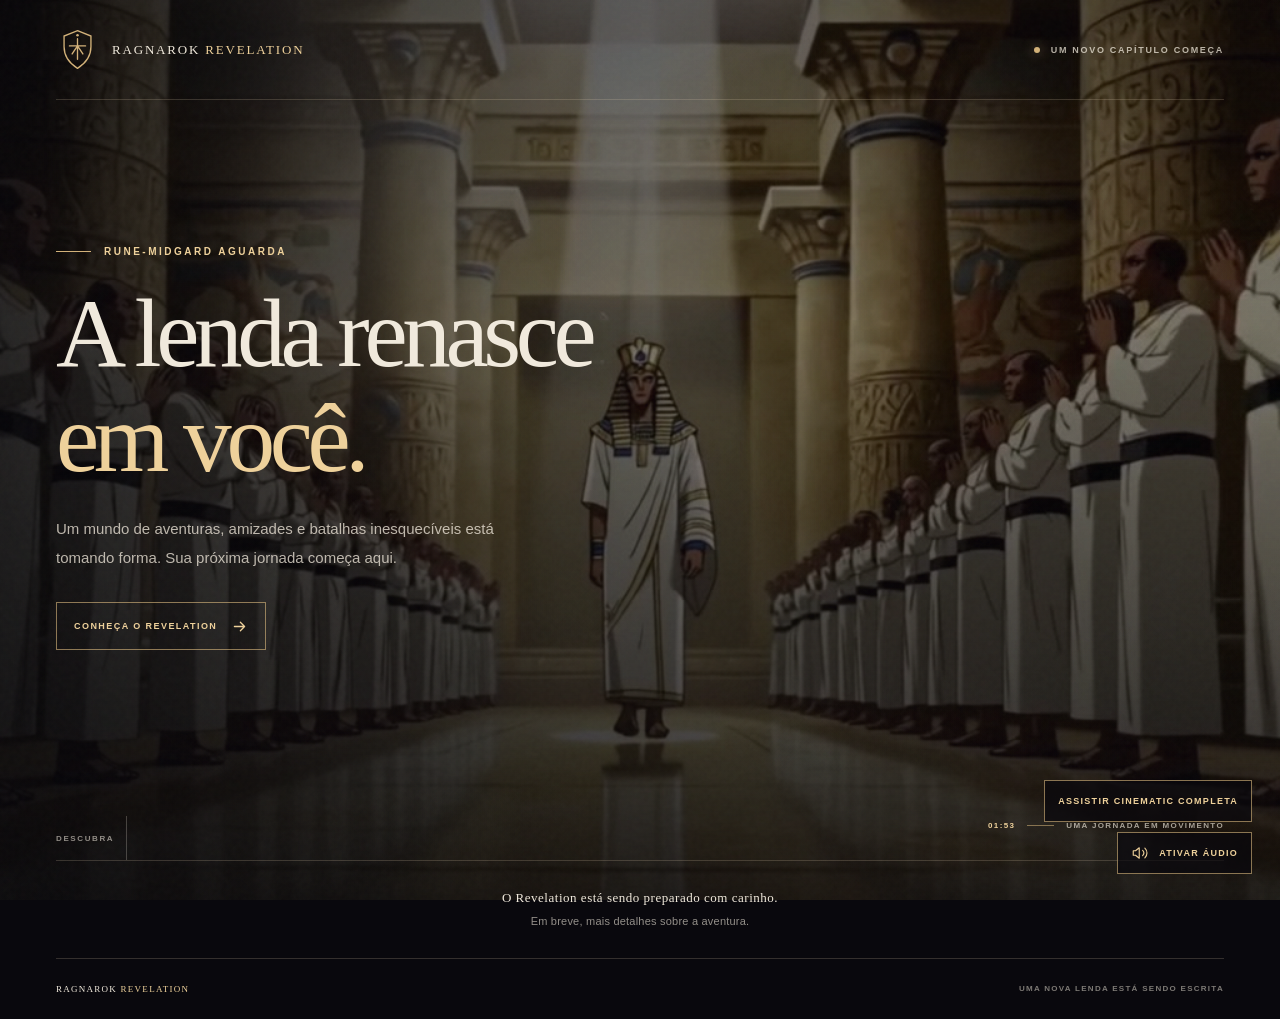
==== index.html @ 2d72b0cc "Add Ragnarok Revelation website and cinematic Co-authored-by: Copilot <223556219+Copilot@users.norep" ====
<!doctype html>
<html lang="pt-BR">
<head>
	<meta charset="utf-8">
	<meta name="viewport" content="width=device-width, initial-scale=1">
	<meta name="theme-color" content="#09080d">
	<meta name="description" content="Ragnarok Revelation: uma nova lenda está prestes a começar. Prepare-se para sua próxima aventura.">
	<title>Ragnarok Revelation — Sua próxima lenda</title>
	<link rel="stylesheet" href="./styles.css">
</head>
<body>
	<video class="background-video" autoplay muted loop playsinline preload="metadata" poster="./assets/poster.jpg" aria-hidden="true">
		<source src="./assets/background.mp4" type="video/mp4">
	</video>
	<div class="background-shade" aria-hidden="true"></div>
	<div class="background-grain" aria-hidden="true"></div>
	<a class="cinematic-link" href="./cinematic/index.html">ASSISTIR CINEMATIC COMPLETA</a>
	<button class="audio-toggle" type="button" aria-label="Ativar áudio" aria-pressed="false" data-audio-toggle>
		<svg viewBox="0 0 24 24" fill="none" aria-hidden="true"><path d="M11 5 6 9H3v6h3l5 4V5Z" stroke="currentColor" stroke-width="1.5" stroke-linejoin="round"/><path d="M15.5 8.5a5 5 0 0 1 0 7m3-10a9 9 0 0 1 0 13" stroke="currentColor" stroke-width="1.5" stroke-linecap="round"/></svg>
		<span data-audio-label>ATIVAR ÁUDIO</span>
	</button>

	<div class="site-shell">
		<header class="site-header">
			<a class="brand" href="#inicio" aria-label="Ragnarok Revelation — início">
				<span class="brand-mark" aria-hidden="true">
					<svg viewBox="0 0 48 48" fill="none">
						<path d="M24 3 39 9v12c0 10.2-6 18.5-15 24C15 39.5 9 31.2 9 21V9l15-6Z" stroke="currentColor" stroke-width="1.5"/>
						<path d="M24 12v23M15 20h18M18 29l6-9 6 9" stroke="currentColor" stroke-width="1.5" stroke-linecap="round" stroke-linejoin="round"/>
						<circle cx="24" cy="8" r="1.4" fill="currentColor"/>
					</svg>
				</span>
				<span class="brand-name">RAGNAROK <strong>REVELATION</strong></span>
			</a>
			<span class="server-label"><span class="status-dot"></span> UM NOVO CAPÍTULO COMEÇA</span>
		</header>

		<main class="hero" id="inicio">
			<div class="hero-content">
				<p class="eyebrow"><span class="eyebrow-line"></span> RUNE-MIDGARD AGUARDA</p>
				<h1>A lenda renasce<br><span>em você.</span></h1>
				<p class="hero-description">Um mundo de aventuras, amizades e batalhas inesquecíveis está tomando forma. Sua próxima jornada começa aqui.</p>
				<a class="hero-link" href="#sobre">
					<span>CONHEÇA O REVELATION</span>
					<svg viewBox="0 0 20 20" fill="none" aria-hidden="true"><path d="M4 10h12m-5-5 5 5-5 5" stroke="currentColor" stroke-width="1.5" stroke-linecap="round" stroke-linejoin="round"/></svg>
				</a>
			</div>

			<a class="scroll-cue" href="#sobre" aria-label="Role para conhecer o Revelation">
				<span>DESCUBRA</span>
				<span class="scroll-line"></span>
			</a>

			<div class="video-note"><span>01:53</span><span class="note-divider"></span><span>UMA JORNADA EM MOVIMENTO</span></div>
		</main>

		<section class="about" id="sobre" aria-label="Sobre o servidor">
			<p>O Revelation está sendo preparado com carinho.<br><span>Em breve, mais detalhes sobre a aventura.</span></p>
		</section>

		<footer class="site-footer">
			<span>RAGNAROK <strong>REVELATION</strong></span>
			<span>UMA NOVA LENDA ESTÁ SENDO ESCRITA</span>
		</footer>
	</div>
	<script src="./audio-toggle.js" defer></script>
</body>
</html>
---- styles.css ----
:root {
	color-scheme: dark;
	--ink: #09080d;
	--paper: #f0e9dc;
	--gold: #d3b27a;
	--gold-bright: #eed19b;
	--line: rgba(224, 206, 177, .2);
	--serif: "Palatino Linotype", "Book Antiqua", Georgia, serif;
	--sans: "Segoe UI", Arial, sans-serif;
}

* {
	box-sizing: border-box;
}

html {
	min-width: 320px;
	scroll-behavior: smooth;
}

body {
	min-width: 320px;
	min-height: 100vh;
	margin: 0;
	background: var(--ink) url("./assets/poster.jpg") center / cover fixed;
	color: var(--paper);
	font-family: var(--sans);
	-webkit-font-smoothing: antialiased;
}

a {
	color: inherit;
	text-decoration: none;
}

a:focus-visible {
	outline: 2px solid var(--gold-bright);
	outline-offset: 5px;
}

.background-video,
.background-shade,
.background-grain {
	position: fixed;
	inset: 0;
	width: 100%;
	height: 100%;
	pointer-events: none;
}

.background-video {
	z-index: 0;
	object-fit: cover;
	object-position: center;
	background: #09080d;
}

.cinematic-link {
	position: fixed;
	right: 28px;
	bottom: 78px;
	z-index: 3;
	display: inline-flex;
	min-height: 42px;
	align-items: center;
	padding: 0 13px;
	border: 1px solid rgba(211, 178, 122, .64);
	background: rgba(9, 8, 13, .72);
	color: var(--gold-bright);
	font-size: 9px;
	font-weight: 600;
	letter-spacing: .14em;
	transition: background-color .2s ease, border-color .2s ease;
}

.cinematic-link:hover {
	border-color: var(--gold-bright);
	background: rgba(211, 178, 122, .12);
}

.cinematic-link:focus-visible {
	outline: 2px solid var(--gold-bright);
	outline-offset: 4px;
}

.audio-toggle {
	position: fixed;
	right: 28px;
	bottom: 26px;
	z-index: 3;
	display: inline-flex;
	min-height: 42px;
	align-items: center;
	gap: 10px;
	padding: 0 13px;
	border: 1px solid rgba(211, 178, 122, .64);
	background: rgba(9, 8, 13, .72);
	color: var(--gold-bright);
	font: 600 9px var(--sans);
	letter-spacing: .14em;
	cursor: pointer;
}

.audio-toggle:hover {
	background: rgba(211, 178, 122, .12);
}

.audio-toggle:focus-visible {
	outline: 2px solid var(--gold-bright);
	outline-offset: 4px;
}

.audio-toggle svg {
	width: 18px;
	height: 18px;
}

.background-shade {
	z-index: 1;
	background:
		linear-gradient(90deg, rgba(7, 7, 11, .82) 0%, rgba(7, 7, 11, .51) 48%, rgba(7, 7, 11, .34) 100%),
		linear-gradient(180deg, rgba(7, 7, 11, .3) 0%, transparent 36%, rgba(7, 7, 11, .72) 100%);
}

.background-grain {
	z-index: 1;
	opacity: .12;
	background-image: url("data:image/svg+xml,%3Csvg viewBox='0 0 180 180' xmlns='http://www.w3.org/2000/svg'%3E%3Cfilter id='n'%3E%3CfeTurbulence type='fractalNoise' baseFrequency='.9' numOctaves='3' stitchTiles='stitch'/%3E%3C/filter%3E%3Crect width='100%25' height='100%25' filter='url(%23n)' opacity='.22'/%3E%3C/svg%3E");
}

.site-shell {
	position: relative;
	z-index: 2;
	display: flex;
	width: min(100% - 112px, 1440px);
	min-height: 100vh;
	flex-direction: column;
	margin: 0 auto;
}

.site-header {
	display: flex;
	min-height: 100px;
	align-items: center;
	justify-content: space-between;
	border-bottom: 1px solid var(--line);
}

.brand {
	display: inline-flex;
	align-items: center;
	gap: 13px;
}

.brand-mark {
	display: block;
	width: 43px;
	height: 43px;
	color: var(--gold);
}

.brand-mark svg {
	width: 100%;
	height: 100%;
}

.brand-name,
.site-footer > span:first-child {
	font-family: var(--serif);
	font-size: 13px;
	letter-spacing: .14em;
	white-space: nowrap;
}

.brand-name strong,
.site-footer strong {
	color: var(--gold-bright);
	font-weight: 500;
}

.server-label {
	display: inline-flex;
	align-items: center;
	gap: 11px;
	color: rgba(240, 233, 220, .74);
	font-size: 9px;
	font-weight: 600;
	letter-spacing: .19em;
}

.status-dot {
	width: 6px;
	height: 6px;
	border-radius: 50%;
	background: var(--gold);
	box-shadow: 0 0 12px rgba(211, 178, 122, .65);
}

.hero {
	position: relative;
	display: flex;
	min-height: min(760px, calc(100svh - 100px));
	flex: 1;
	align-items: center;
	padding: 80px 0 116px;
}

.hero-content {
	width: min(100%, 680px);
	margin-top: -28px;
}

.eyebrow {
	display: flex;
	align-items: center;
	gap: 13px;
	margin: 0 0 24px;
	color: var(--gold-bright);
	font-size: 10px;
	font-weight: 600;
	letter-spacing: .25em;
}

.eyebrow-line {
	display: inline-block;
	width: 35px;
	height: 1px;
	background: var(--gold);
}

.hero h1 {
	margin: 0;
	font-family: var(--serif);
	font-size: clamp(54px, 7.6vw, 98px);
	font-weight: 400;
	letter-spacing: -.055em;
	line-height: 1.08;
}

.hero h1 span {
	color: var(--gold-bright);
}

.hero-description {
	max-width: 460px;
	margin: 24px 0 0;
	color: rgba(240, 233, 220, .76);
	font-size: 15px;
	line-height: 1.9;
}

.hero-link {
	display: inline-flex;
	min-height: 48px;
	align-items: center;
	gap: 14px;
	margin-top: 30px;
	padding: 0 17px;
	border: 1px solid rgba(211, 178, 122, .64);
	color: var(--gold-bright);
	font-size: 9px;
	font-weight: 700;
	letter-spacing: .16em;
	transition: background-color .2s ease, border-color .2s ease;
}

.hero-link:hover {
	border-color: var(--gold-bright);
	background: rgba(211, 178, 122, .12);
}

.hero-link svg {
	width: 17px;
	height: 17px;
}

.scroll-cue {
	position: absolute;
	bottom: 0;
	left: 0;
	display: flex;
	align-items: center;
	gap: 12px;
	color: rgba(240, 233, 220, .58);
	font-size: 8px;
	font-weight: 600;
	letter-spacing: .2em;
}

.scroll-line {
	position: relative;
	display: block;
	width: 1px;
	height: 44px;
	overflow: hidden;
	background: rgba(240, 233, 220, .24);
}

.scroll-line::after {
	position: absolute;
	top: -50%;
	left: 0;
	width: 1px;
	height: 50%;
	animation: scroll-indicator 2s ease-in-out infinite;
	background: var(--gold-bright);
	content: "";
}

.video-note {
	position: absolute;
	right: 0;
	bottom: 30px;
	display: flex;
	align-items: center;
	gap: 12px;
	color: rgba(240, 233, 220, .66);
	font-size: 8px;
	font-weight: 600;
	letter-spacing: .17em;
}

.video-note > span:first-child {
	color: var(--gold-bright);
	font-variant-numeric: tabular-nums;
}

.note-divider {
	display: inline-block;
	width: 27px;
	height: 1px;
	background: rgba(211, 178, 122, .56);
}

.about {
	padding: 25px 0;
	border-top: 1px solid var(--line);
	text-align: center;
}

.about p {
	margin: 0;
	font-family: var(--serif);
	font-size: 13px;
	letter-spacing: .04em;
	line-height: 1.8;
}

.about p span {
	color: rgba(240, 233, 220, .6);
	font-family: var(--sans);
	font-size: 11px;
	letter-spacing: .02em;
}

.site-footer {
	display: flex;
	min-height: 61px;
	align-items: center;
	justify-content: space-between;
	gap: 16px;
	border-top: 1px solid var(--line);
}

.site-footer > span:first-child {
	font-size: 9px;
}

.site-footer > span:last-child {
	color: rgba(240, 233, 220, .5);
	font-size: 8px;
	font-weight: 600;
	letter-spacing: .16em;
}

@keyframes scroll-indicator {
	from { transform: translateY(0); }
	to { transform: translateY(132px); }
}

@media (max-width: 700px) {
	body {
		background-attachment: scroll;
	}

	.background-video {
		object-position: 58% center;
	}

	.background-shade {
		background:
			linear-gradient(90deg, rgba(7, 7, 11, .78), rgba(7, 7, 11, .35)),
			linear-gradient(180deg, rgba(7, 7, 11, .25), rgba(7, 7, 11, .68));
	}

	.site-shell {
		width: calc(100% - 40px);
	}

	.cinematic-link {
		right: 20px;
		bottom: 76px;
		min-height: 40px;
		font-size: 8px;
	}

	.site-header {
		min-height: 76px;
	}

	.brand {
		gap: 9px;
	}

	.brand-mark {
		width: 35px;
		height: 35px;
	}

	.brand-name {
		font-size: 10px;
		letter-spacing: .1em;
	}

	.server-label {
		gap: 7px;
		font-size: 7px;
		letter-spacing: .11em;
	}

	.status-dot {
		width: 5px;
		height: 5px;
	}

	.hero {
		min-height: min(720px, calc(100svh - 76px));
		padding: 68px 0 105px;
	}

	.hero-content {
		margin-top: -12px;
	}

	.eyebrow {
		gap: 9px;
		margin-bottom: 19px;
		font-size: 8px;
		letter-spacing: .18em;
	}

	.eyebrow-line {
		width: 24px;
	}

	.hero h1 {
		font-size: clamp(46px, 12vw, 69px);
	}

	.hero-description {
		max-width: 365px;
		margin-top: 18px;
		font-size: 13px;
		line-height: 1.8;
	}

	.hero-link {
		min-height: 44px;
		margin-top: 23px;
		padding: 0 12px;
		font-size: 8px;
	}

	.video-note {
		bottom: 23px;
		gap: 8px;
		font-size: 7px;
	}

	.note-divider {
		width: 17px;
	}

	.scroll-cue {
		gap: 8px;
		font-size: 7px;
	}

	.scroll-line {
		height: 33px;
	}

	.about {
		padding: 21px 0;
	}

	.about p {
		font-size: 12px;
	}

	.about p span {
		font-size: 10px;
	}

	.site-footer {
		min-height: 52px;
	}

	.site-footer > span:first-child {
		font-size: 8px;
	}

	.site-footer > span:last-child {
		font-size: 7px;
		letter-spacing: .1em;
	}
}

@media (max-width: 380px) {
	.site-shell {
		width: calc(100% - 32px);
	}

	.brand-name {
		font-size: 9px;
	}

	.server-label {
		font-size: 6px;
	}

	.hero h1 {
		font-size: 44px;
	}
}

@media (prefers-reduced-motion: reduce) {
	html {
		scroll-behavior: auto;
	}

	.scroll-line::after {
		animation: none;
	}
}
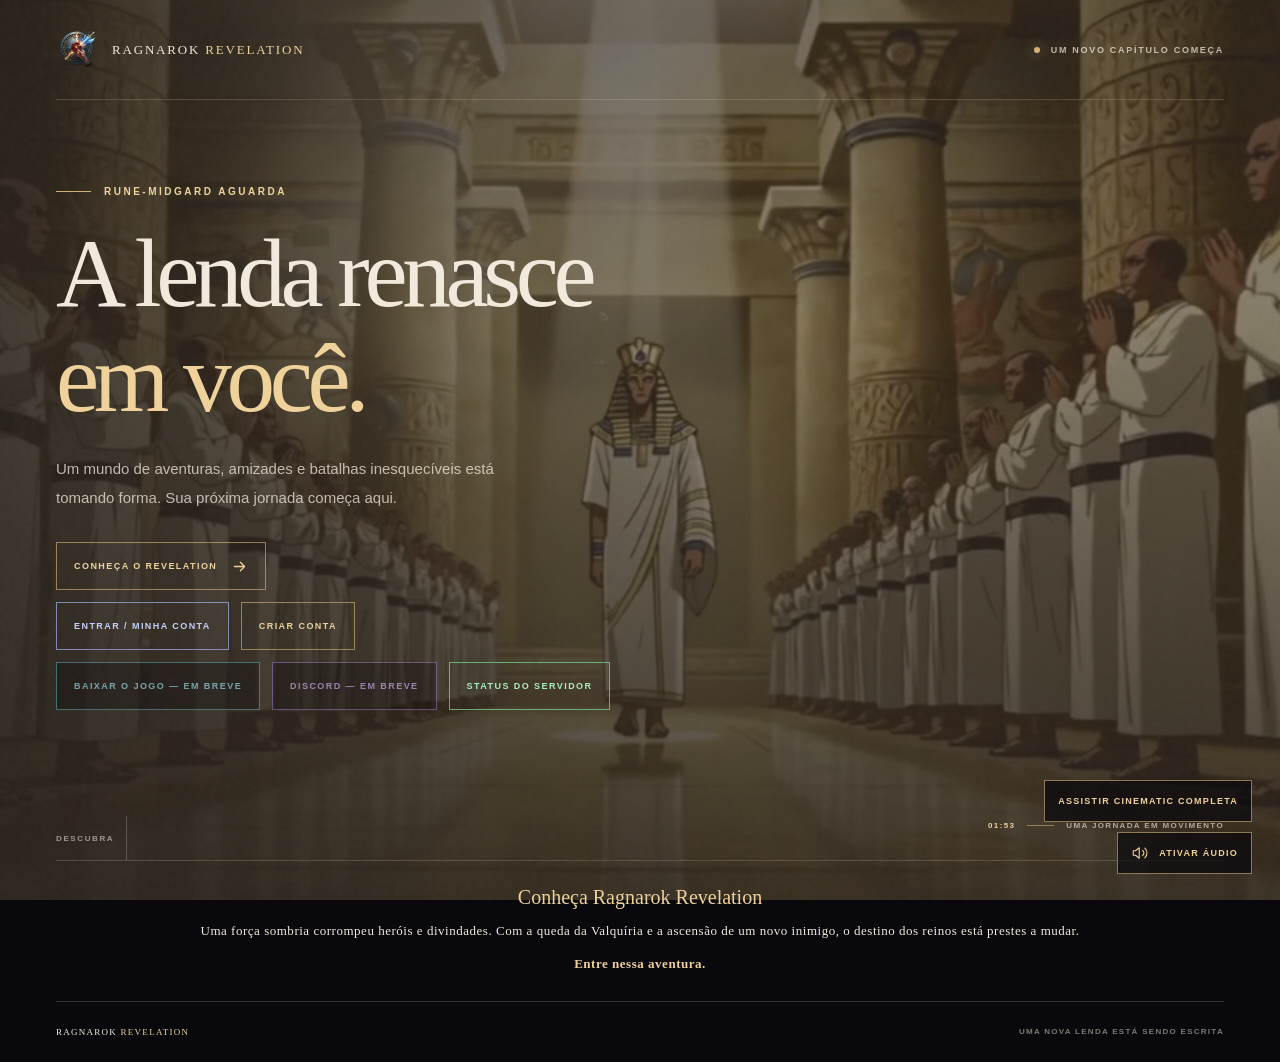
==== commit dace8f9b: "Update Revelation homepage and video controls Co-authored-by: Copilot <223556219+Copilot@users.norep" ====
--- a/index.html
+++ b/index.html
@@ -23,13 +23,7 @@
 	<div class="site-shell">
 		<header class="site-header">
 			<a class="brand" href="#inicio" aria-label="Ragnarok Revelation — início">
-				<span class="brand-mark" aria-hidden="true">
-					<svg viewBox="0 0 48 48" fill="none">
-						<path d="M24 3 39 9v12c0 10.2-6 18.5-15 24C15 39.5 9 31.2 9 21V9l15-6Z" stroke="currentColor" stroke-width="1.5"/>
-						<path d="M24 12v23M15 20h18M18 29l6-9 6 9" stroke="currentColor" stroke-width="1.5" stroke-linecap="round" stroke-linejoin="round"/>
-						<circle cx="24" cy="8" r="1.4" fill="currentColor"/>
-					</svg>
-				</span>
+				<img class="brand-mark" src="./assets/logo.png" alt="" aria-hidden="true">
 				<span class="brand-name">RAGNAROK <strong>REVELATION</strong></span>
 			</a>
 			<span class="server-label"><span class="status-dot"></span> UM NOVO CAPÍTULO COMEÇA</span>
@@ -44,6 +38,15 @@
 					<span>CONHEÇA O REVELATION</span>
 					<svg viewBox="0 0 20 20" fill="none" aria-hidden="true"><path d="M4 10h12m-5-5 5 5-5 5" stroke="currentColor" stroke-width="1.5" stroke-linecap="round" stroke-linejoin="round"/></svg>
 				</a>
+				<nav class="account-links" aria-label="Acesso ao painel">
+					<a class="hero-link" href="http://localhost/index.php?module=account&amp;action=login">ENTRAR / MINHA CONTA</a>
+					<a class="hero-link" href="http://localhost/index.php?module=account&amp;action=create">CRIAR CONTA</a>
+				</nav>
+				<nav class="community-links" aria-label="Mais opções">
+					<button class="hero-link" type="button" disabled>BAIXAR O JOGO — EM BREVE</button>
+					<button class="hero-link" type="button" disabled>DISCORD — EM BREVE</button>
+					<a class="hero-link" href="http://localhost/index.php?module=server&amp;action=status">STATUS DO SERVIDOR</a>
+				</nav>
 			</div>
 
 			<a class="scroll-cue" href="#sobre" aria-label="Role para conhecer o Revelation">
@@ -55,7 +58,9 @@
 		</main>
 
 		<section class="about" id="sobre" aria-label="Sobre o servidor">
-			<p>O Revelation está sendo preparado com carinho.<br><span>Em breve, mais detalhes sobre a aventura.</span></p>
+			<h2>Conheça Ragnarok Revelation</h2>
+			<p>Uma força sombria corrompeu heróis e divindades. Com a queda da Valquíria e a ascensão de um novo inimigo, o destino dos reinos está prestes a mudar.</p>
+			<p class="about-callout">Entre nessa aventura.</p>
 		</section>
 
 		<footer class="site-footer">
--- a/styles.css
+++ b/styles.css
@@ -118,6 +118,7 @@
 .background-shade {
 	z-index: 1;
 	background:
+		linear-gradient(rgba(211, 178, 122, .16), rgba(211, 178, 122, .16)),
 		linear-gradient(90deg, rgba(7, 7, 11, .82) 0%, rgba(7, 7, 11, .51) 48%, rgba(7, 7, 11, .34) 100%),
 		linear-gradient(180deg, rgba(7, 7, 11, .3) 0%, transparent 36%, rgba(7, 7, 11, .72) 100%);
 }
@@ -157,6 +158,7 @@
 	width: 43px;
 	height: 43px;
 	color: var(--gold);
+	object-fit: contain;
 }
 
 .brand-mark svg {
@@ -272,6 +274,73 @@
 .hero-link svg {
 	width: 17px;
 	height: 17px;
+}
+
+.account-links {
+	display: flex;
+	flex-wrap: wrap;
+	gap: 12px;
+	margin-top: 12px;
+}
+
+.account-links .hero-link {
+	margin-top: 0;
+}
+
+.account-links .hero-link:first-child {
+	border-color: rgba(157, 177, 235, .72);
+	color: #c3d0ff;
+}
+
+.account-links .hero-link:last-child {
+	animation: create-account-glow 5s ease-in-out infinite;
+}
+
+.community-links {
+	display: flex;
+	flex-wrap: wrap;
+	gap: 12px;
+	margin-top: 12px;
+}
+
+.community-links .hero-link {
+	margin-top: 0;
+}
+
+.community-links button.hero-link:first-child {
+	border-color: rgba(105, 198, 218, .72);
+	color: #9deafa;
+}
+
+.community-links button.hero-link:nth-child(2) {
+	border-color: rgba(178, 139, 229, .72);
+	color: #d3b3ff;
+}
+
+.community-links a.hero-link {
+	border-color: rgba(117, 207, 142, .78);
+	color: #a7efba;
+}
+
+.community-links button.hero-link {
+	appearance: none;
+	background: rgba(9, 8, 13, .45);
+	font-family: var(--sans);
+	cursor: not-allowed;
+	opacity: .62;
+}
+
+@keyframes create-account-glow {
+	0%, 100% {
+		border-color: rgba(211, 178, 122, .64);
+		background-color: rgba(211, 178, 122, 0);
+		box-shadow: 0 0 0 rgba(211, 178, 122, 0);
+	}
+	50% {
+		border-color: rgba(238, 209, 155, .9);
+		background-color: rgba(211, 178, 122, .2);
+		box-shadow: 0 0 12px rgba(211, 178, 122, .24);
+	}
 }
 
 .scroll-cue {
@@ -338,6 +407,14 @@
 	text-align: center;
 }
 
+.about h2 {
+	margin: 0 0 10px;
+	color: var(--gold-bright);
+	font-family: var(--serif);
+	font-size: 20px;
+	font-weight: 400;
+}
+
 .about p {
 	margin: 0;
 	font-family: var(--serif);
@@ -346,6 +423,12 @@
 	line-height: 1.8;
 }
 
+.about .about-callout {
+	margin-top: 10px;
+	color: var(--gold-bright);
+	font-weight: 600;
+}
+
 .about p span {
 	color: rgba(240, 233, 220, .6);
 	font-family: var(--sans);
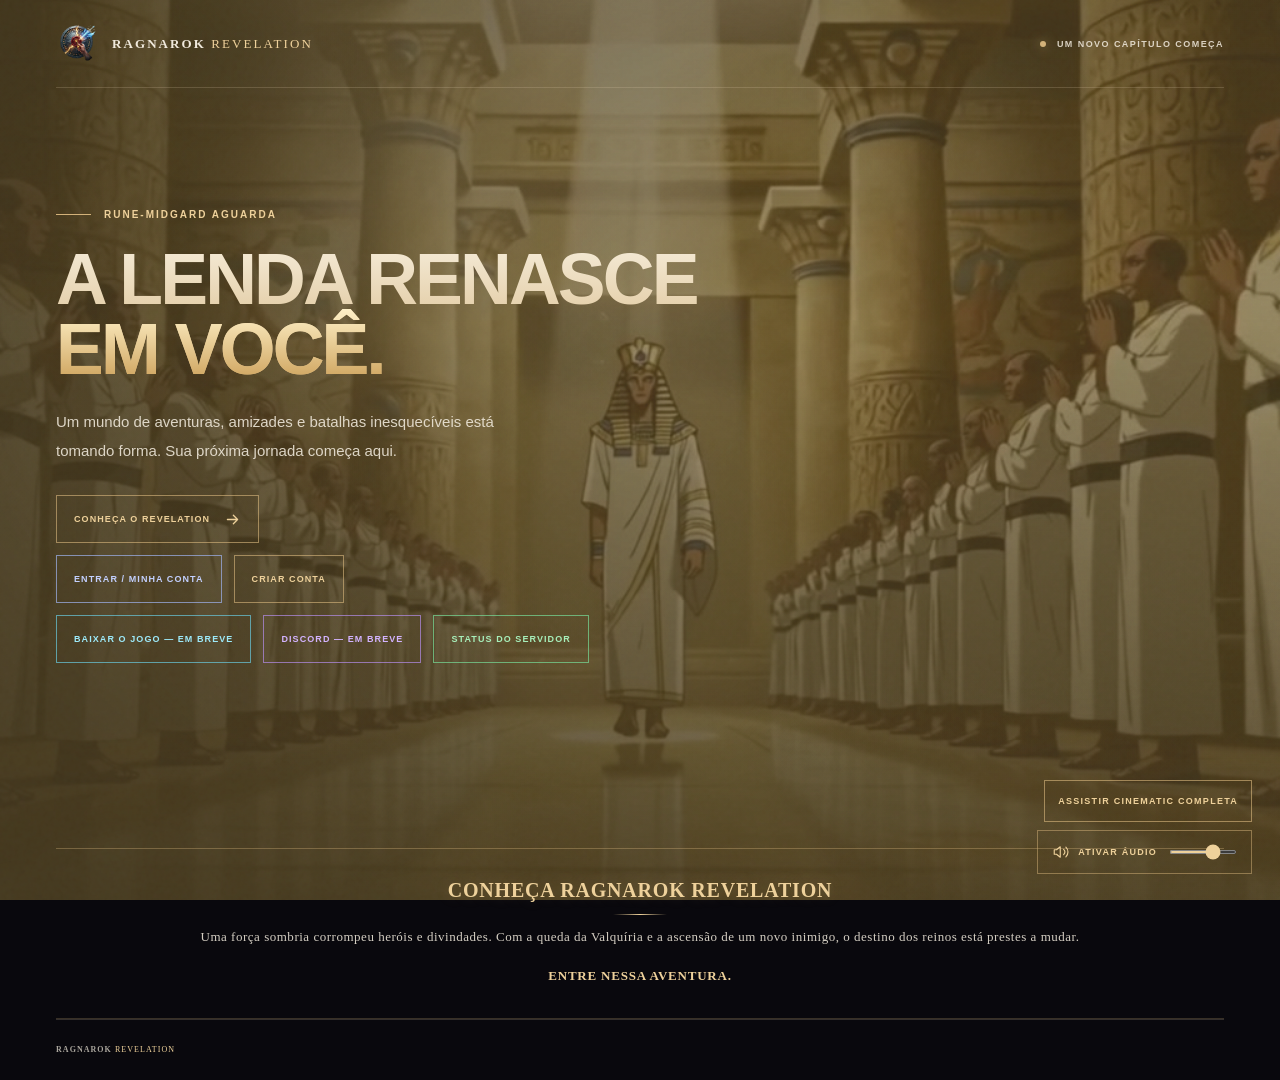
==== commit a467c396: "Update Revelation homepage and video controls Co-authored-by: Copilot <223556219+Copilot@users.norep" ====
--- a/index.html
+++ b/index.html
@@ -12,13 +12,22 @@
 	<video class="background-video" autoplay muted loop playsinline preload="metadata" poster="./assets/poster.jpg" aria-hidden="true">
 		<source src="./assets/background.mp4" type="video/mp4">
 	</video>
+	<video class="background-video background-video--ending" muted playsinline preload="none" aria-hidden="true">
+		<source src="./assets/ending-1080p.mp4" type="video/mp4">
+	</video>
 	<div class="background-shade" aria-hidden="true"></div>
 	<div class="background-grain" aria-hidden="true"></div>
-	<a class="cinematic-link" href="./cinematic/index.html">ASSISTIR CINEMATIC COMPLETA</a>
-	<button class="audio-toggle" type="button" aria-label="Ativar áudio" aria-pressed="false" data-audio-toggle>
-		<svg viewBox="0 0 24 24" fill="none" aria-hidden="true"><path d="M11 5 6 9H3v6h3l5 4V5Z" stroke="currentColor" stroke-width="1.5" stroke-linejoin="round"/><path d="M15.5 8.5a5 5 0 0 1 0 7m3-10a9 9 0 0 1 0 13" stroke="currentColor" stroke-width="1.5" stroke-linecap="round"/></svg>
-		<span data-audio-label>ATIVAR ÁUDIO</span>
-	</button>
+	<a class="cinematic-link" href="./cinematic/index.html" data-action-glow="gold">ASSISTIR CINEMATIC COMPLETA</a>
+	<div class="audio-controls">
+		<button class="audio-toggle" type="button" aria-label="Ativar áudio" aria-pressed="false" data-audio-toggle data-action-glow="gold">
+			<svg viewBox="0 0 24 24" fill="none" aria-hidden="true"><path d="M11 5 6 9H3v6h3l5 4V5Z" stroke="currentColor" stroke-width="1.5" stroke-linejoin="round"/><path d="M15.5 8.5a5 5 0 0 1 0 7m3-10a9 9 0 0 1 0 13" stroke="currentColor" stroke-width="1.5" stroke-linecap="round"/></svg>
+			<span data-audio-label>ATIVAR ÁUDIO</span>
+		</button>
+		<label class="volume-control">
+			<span class="visually-hidden">Volume do vídeo</span>
+			<input type="range" min="0" max="100" value="70" aria-label="Volume do vídeo" data-video-volume>
+		</label>
+	</div>
 
 	<div class="site-shell">
 		<header class="site-header">
@@ -34,27 +43,21 @@
 				<p class="eyebrow"><span class="eyebrow-line"></span> RUNE-MIDGARD AGUARDA</p>
 				<h1>A lenda renasce<br><span>em você.</span></h1>
 				<p class="hero-description">Um mundo de aventuras, amizades e batalhas inesquecíveis está tomando forma. Sua próxima jornada começa aqui.</p>
-				<a class="hero-link" href="#sobre">
+				<button class="hero-link" type="button" data-action-glow="gold">
 					<span>CONHEÇA O REVELATION</span>
 					<svg viewBox="0 0 20 20" fill="none" aria-hidden="true"><path d="M4 10h12m-5-5 5 5-5 5" stroke="currentColor" stroke-width="1.5" stroke-linecap="round" stroke-linejoin="round"/></svg>
-				</a>
+				</button>
 				<nav class="account-links" aria-label="Acesso ao painel">
-					<a class="hero-link" href="http://localhost/index.php?module=account&amp;action=login">ENTRAR / MINHA CONTA</a>
-					<a class="hero-link" href="http://localhost/index.php?module=account&amp;action=create">CRIAR CONTA</a>
+					<button class="hero-link" type="button" data-action-glow="blue">ENTRAR / MINHA CONTA</button>
+					<button class="hero-link" type="button" data-action-glow="gold">CRIAR CONTA</button>
 				</nav>
 				<nav class="community-links" aria-label="Mais opções">
-					<button class="hero-link" type="button" disabled>BAIXAR O JOGO — EM BREVE</button>
-					<button class="hero-link" type="button" disabled>DISCORD — EM BREVE</button>
-					<a class="hero-link" href="http://localhost/index.php?module=server&amp;action=status">STATUS DO SERVIDOR</a>
+					<button class="hero-link" type="button" data-action-glow="cyan">BAIXAR O JOGO — EM BREVE</button>
+					<button class="hero-link" type="button" data-action-glow="purple">DISCORD — EM BREVE</button>
+					<button class="hero-link status-server" type="button" data-action-glow="green">STATUS DO SERVIDOR</button>
 				</nav>
 			</div>
 
-			<a class="scroll-cue" href="#sobre" aria-label="Role para conhecer o Revelation">
-				<span>DESCUBRA</span>
-				<span class="scroll-line"></span>
-			</a>
-
-			<div class="video-note"><span>01:53</span><span class="note-divider"></span><span>UMA JORNADA EM MOVIMENTO</span></div>
 		</main>
 
 		<section class="about" id="sobre" aria-label="Sobre o servidor">
@@ -65,7 +68,6 @@
 
 		<footer class="site-footer">
 			<span>RAGNAROK <strong>REVELATION</strong></span>
-			<span>UMA NOVA LENDA ESTÁ SENDO ESCRITA</span>
 		</footer>
 	</div>
 	<script src="./audio-toggle.js" defer></script>
--- a/styles.css
+++ b/styles.css
@@ -16,6 +16,7 @@
 html {
 	min-width: 320px;
 	scroll-behavior: smooth;
+	text-rendering: optimizeLegibility;
 }
 
 body {
@@ -55,6 +56,15 @@
 	background: #09080d;
 }
 
+.background-video--ending {
+	opacity: 0;
+	transition: opacity .2s ease;
+}
+
+.background-video--ending.is-active {
+	opacity: 1;
+}
+
 .cinematic-link {
 	position: fixed;
 	right: 28px;
@@ -65,17 +75,19 @@
 	align-items: center;
 	padding: 0 13px;
 	border: 1px solid rgba(211, 178, 122, .64);
-	background: rgba(9, 8, 13, .72);
+	background: transparent;
 	color: var(--gold-bright);
 	font-size: 9px;
 	font-weight: 600;
 	letter-spacing: .14em;
-	transition: background-color .2s ease, border-color .2s ease;
+	font-family: var(--sans);
+	transition: background-color .2s ease, border-color .2s ease, box-shadow .2s ease, text-shadow .2s ease;
+	cursor: pointer;
 }
 
 .cinematic-link:hover {
 	border-color: var(--gold-bright);
-	background: rgba(211, 178, 122, .12);
+	background: transparent;
 }
 
 .cinematic-link:focus-visible {
@@ -83,26 +95,46 @@
 	outline-offset: 4px;
 }
 
-.audio-toggle {
+.audio-controls {
+	--glow-rgb: 211, 178, 122;
 	position: fixed;
 	right: 28px;
 	bottom: 26px;
 	z-index: 3;
 	display: inline-flex;
-	min-height: 42px;
-	align-items: center;
-	gap: 10px;
-	padding: 0 13px;
-	border: 1px solid rgba(211, 178, 122, .64);
-	background: rgba(9, 8, 13, .72);
+	align-items: center;
+	gap: 8px;
+	min-height: 44px;
+	padding: 0 12px;
+	border: 1px solid rgba(211, 178, 122, .5);
+	border-radius: 0;
+	background: transparent;
+	transition: border-color .2s ease, box-shadow .2s ease;
+}
+
+.audio-controls:hover,
+.audio-controls:focus-within {
+	border-color: rgba(238, 209, 155, .9);
+	box-shadow: 0 0 12px rgba(211, 178, 122, .28);
+}
+
+.audio-toggle {
+	display: inline-flex;
+	min-height: 40px;
+	align-items: center;
+	gap: 8px;
+	padding: 0 2px;
+	border: 0;
+	background: transparent;
 	color: var(--gold-bright);
 	font: 600 9px var(--sans);
 	letter-spacing: .14em;
 	cursor: pointer;
+	transition: color .2s ease, text-shadow .2s ease;
 }
 
 .audio-toggle:hover {
-	background: rgba(211, 178, 122, .12);
+	background: transparent;
 }
 
 .audio-toggle:focus-visible {
@@ -110,17 +142,61 @@
 	outline-offset: 4px;
 }
 
+.hero-link:focus-visible,
+.cinematic-link:focus-visible {
+	outline: 2px solid var(--gold-bright);
+	outline-offset: 4px;
+}
+
 .audio-toggle svg {
 	width: 18px;
 	height: 18px;
 }
 
+.volume-control {
+	display: inline-flex;
+	width: 72px;
+	align-items: center;
+}
+
+.volume-control input {
+	width: 100%;
+	height: 4px;
+	accent-color: var(--gold-bright);
+	cursor: pointer;
+}
+
+.visually-hidden {
+	position: absolute;
+	width: 1px;
+	height: 1px;
+	overflow: hidden;
+	clip: rect(0, 0, 0, 0);
+	white-space: nowrap;
+	clip-path: inset(50%);
+}
+
 .background-shade {
 	z-index: 1;
 	background:
-		linear-gradient(rgba(211, 178, 122, .16), rgba(211, 178, 122, .16)),
 		linear-gradient(90deg, rgba(7, 7, 11, .82) 0%, rgba(7, 7, 11, .51) 48%, rgba(7, 7, 11, .34) 100%),
 		linear-gradient(180deg, rgba(7, 7, 11, .3) 0%, transparent 36%, rgba(7, 7, 11, .72) 100%);
+}
+
+.background-shade::before {
+	position: absolute;
+	inset: 0;
+	background: rgba(244, 201, 87, .24);
+	content: "";
+	transition: opacity .8s ease;
+}
+
+.background-shade.is-normal::before {
+	opacity: 0;
+}
+
+.background-shade.is-normal {
+	background: none;
 }
 
 .background-grain {
@@ -141,7 +217,7 @@
 
 .site-header {
 	display: flex;
-	min-height: 100px;
+	min-height: 88px;
 	align-items: center;
 	justify-content: space-between;
 	border-bottom: 1px solid var(--line);
@@ -170,7 +246,8 @@
 .site-footer > span:first-child {
 	font-family: var(--serif);
 	font-size: 13px;
-	letter-spacing: .14em;
+	font-weight: 600;
+	letter-spacing: .16em;
 	white-space: nowrap;
 }
 
@@ -184,10 +261,10 @@
 	display: inline-flex;
 	align-items: center;
 	gap: 11px;
-	color: rgba(240, 233, 220, .74);
+	color: rgba(240, 233, 220, .86);
 	font-size: 9px;
-	font-weight: 600;
-	letter-spacing: .19em;
+	font-weight: 700;
+	letter-spacing: .16em;
 }
 
 .status-dot {
@@ -201,7 +278,7 @@
 .hero {
 	position: relative;
 	display: flex;
-	min-height: min(760px, calc(100svh - 100px));
+	min-height: min(760px, calc(100svh - 88px));
 	flex: 1;
 	align-items: center;
 	padding: 80px 0 116px;
@@ -219,8 +296,8 @@
 	margin: 0 0 24px;
 	color: var(--gold-bright);
 	font-size: 10px;
-	font-weight: 600;
-	letter-spacing: .25em;
+	font-weight: 700;
+	letter-spacing: .2em;
 }
 
 .eyebrow-line {
@@ -232,21 +309,32 @@
 
 .hero h1 {
 	margin: 0;
-	font-family: var(--serif);
-	font-size: clamp(54px, 7.6vw, 98px);
-	font-weight: 400;
-	letter-spacing: -.055em;
-	line-height: 1.08;
+	font-family: "Segoe UI", Arial, sans-serif;
+	font-size: clamp(40px, 5.6vw, 76px);
+	font-weight: 800;
+	letter-spacing: -.04em;
+	line-height: .98;
+	text-transform: uppercase;
+	background: linear-gradient(180deg, #f5ebd7 0%, #d3b27a 100%);
+	-webkit-background-clip: text;
+	background-clip: text;
+	color: transparent;
+	-webkit-text-fill-color: transparent;
+	text-shadow: none;
 }
 
 .hero h1 span {
-	color: var(--gold-bright);
+	background: linear-gradient(180deg, #fff1c8 0%, #c99b52 100%);
+	-webkit-background-clip: text;
+	background-clip: text;
+	color: transparent;
+	-webkit-text-fill-color: transparent;
 }
 
 .hero-description {
 	max-width: 460px;
 	margin: 24px 0 0;
-	color: rgba(240, 233, 220, .76);
+	color: rgba(240, 233, 220, .88);
 	font-size: 15px;
 	line-height: 1.9;
 }
@@ -259,16 +347,30 @@
 	margin-top: 30px;
 	padding: 0 17px;
 	border: 1px solid rgba(211, 178, 122, .64);
+	background: transparent;
 	color: var(--gold-bright);
 	font-size: 9px;
 	font-weight: 700;
-	letter-spacing: .16em;
-	transition: background-color .2s ease, border-color .2s ease;
+	letter-spacing: .12em;
+	font-family: var(--sans);
+	transition: background-color .2s ease, border-color .2s ease, box-shadow .2s ease, text-shadow .2s ease;
+	cursor: pointer;
 }
 
 .hero-link:hover {
-	border-color: var(--gold-bright);
-	background: rgba(211, 178, 122, .12);
+	border-color: currentColor;
+	background: transparent;
+}
+
+[data-action-glow]:hover {
+	box-shadow: 0 0 13px rgba(var(--glow-rgb), .42);
+	text-shadow: 0 0 7px rgba(var(--glow-rgb), .72);
+}
+
+.audio-toggle[data-action-glow]:hover {
+	color: var(--gold-bright);
+	text-shadow: 0 0 7px rgba(var(--glow-rgb), .72);
+	box-shadow: none;
 }
 
 .hero-link svg {
@@ -292,10 +394,6 @@
 	color: #c3d0ff;
 }
 
-.account-links .hero-link:last-child {
-	animation: create-account-glow 5s ease-in-out infinite;
-}
-
 .community-links {
 	display: flex;
 	flex-wrap: wrap;
@@ -317,29 +415,56 @@
 	color: #d3b3ff;
 }
 
-.community-links a.hero-link {
+.community-links .status-server {
 	border-color: rgba(117, 207, 142, .78);
 	color: #a7efba;
 }
 
 .community-links button.hero-link {
 	appearance: none;
-	background: rgba(9, 8, 13, .45);
+	background: transparent;
 	font-family: var(--sans);
-	cursor: not-allowed;
-	opacity: .62;
-}
-
-@keyframes create-account-glow {
-	0%, 100% {
-		border-color: rgba(211, 178, 122, .64);
-		background-color: rgba(211, 178, 122, 0);
-		box-shadow: 0 0 0 rgba(211, 178, 122, 0);
-	}
-	50% {
-		border-color: rgba(238, 209, 155, .9);
-		background-color: rgba(211, 178, 122, .2);
-		box-shadow: 0 0 12px rgba(211, 178, 122, .24);
+	cursor: pointer;
+}
+
+.community-links .status-server {
+	border-color: rgba(117, 207, 142, .78);
+	color: #a7efba;
+}
+
+[data-action-glow] {
+	--glow-rgb: 211, 178, 122;
+}
+
+[data-action-glow="blue"] {
+	--glow-rgb: 157, 177, 235;
+}
+
+[data-action-glow="cyan"] {
+	--glow-rgb: 105, 198, 218;
+}
+
+[data-action-glow="purple"] {
+	--glow-rgb: 178, 139, 229;
+}
+
+[data-action-glow="green"] {
+	--glow-rgb: 117, 207, 142;
+}
+
+[data-action-glow].is-glowing,
+.audio-controls.is-glowing {
+	animation: action-button-glow 2.5s ease-out both;
+}
+
+@keyframes action-button-glow {
+	0% {
+		background-color: rgba(var(--glow-rgb), .5);
+		box-shadow: 0 0 20px rgba(var(--glow-rgb), .72);
+	}
+	100% {
+		background-color: transparent;
+		box-shadow: 0 0 0 rgba(var(--glow-rgb), 0);
 	}
 }
 
@@ -350,10 +475,10 @@
 	display: flex;
 	align-items: center;
 	gap: 12px;
-	color: rgba(240, 233, 220, .58);
+	color: rgba(240, 233, 220, .78);
 	font-size: 8px;
-	font-weight: 600;
-	letter-spacing: .2em;
+	font-weight: 700;
+	letter-spacing: .16em;
 }
 
 .scroll-line {
@@ -383,10 +508,10 @@
 	display: flex;
 	align-items: center;
 	gap: 12px;
-	color: rgba(240, 233, 220, .66);
+	color: rgba(240, 233, 220, .8);
 	font-size: 8px;
-	font-weight: 600;
-	letter-spacing: .17em;
+	font-weight: 700;
+	letter-spacing: .14em;
 }
 
 .video-note > span:first-child {
@@ -402,8 +527,11 @@
 }
 
 .about {
-	padding: 25px 0;
-	border-top: 1px solid var(--line);
+	position: relative;
+	padding: 30px 28px;
+	border-top: 1px solid rgba(211, 178, 122, .36);
+	border-bottom: 1px solid rgba(211, 178, 122, .24);
+	background: transparent;
 	text-align: center;
 }
 
@@ -412,21 +540,43 @@
 	color: var(--gold-bright);
 	font-family: var(--serif);
 	font-size: 20px;
-	font-weight: 400;
+	font-weight: 700;
+	letter-spacing: .04em;
+	text-transform: uppercase;
+	text-shadow: 0 0 14px rgba(211, 178, 122, .22);
+}
+
+.about h2::after {
+	display: block;
+	width: 54px;
+	height: 1px;
+	margin: 12px auto 0;
+	background: linear-gradient(90deg, transparent, var(--gold-bright), transparent);
+	content: "";
 }
 
 .about p {
 	margin: 0;
+	color: rgba(240, 233, 220, .88);
 	font-family: var(--serif);
 	font-size: 13px;
 	letter-spacing: .04em;
 	line-height: 1.8;
 }
 
+.about > p:not(.about-callout) {
+	max-width: 900px;
+	margin-inline: auto;
+}
+
 .about .about-callout {
-	margin-top: 10px;
-	color: var(--gold-bright);
-	font-weight: 600;
+	display: inline-block;
+	margin-top: 16px;
+	color: var(--gold-bright);
+	font-family: var(--serif);
+	font-weight: 700;
+	letter-spacing: .06em;
+	text-transform: uppercase;
 }
 
 .about p span {
@@ -450,10 +600,10 @@
 }
 
 .site-footer > span:last-child {
-	color: rgba(240, 233, 220, .5);
+	color: rgba(240, 233, 220, .7);
 	font-size: 8px;
-	font-weight: 600;
-	letter-spacing: .16em;
+	font-weight: 700;
+	letter-spacing: .13em;
 }
 
 @keyframes scroll-indicator {
@@ -468,6 +618,11 @@
 
 	.background-video {
 		object-position: 58% center;
+	}
+
+	.background-video--ending {
+		object-fit: contain;
+		object-position: center;
 	}
 
 	.background-shade {
@@ -487,6 +642,17 @@
 		font-size: 8px;
 	}
 
+	.audio-controls {
+		right: 20px;
+		bottom: 20px;
+		gap: 6px;
+		padding: 0 9px;
+	}
+
+	.volume-control {
+		width: 58px;
+	}
+
 	.site-header {
 		min-height: 76px;
 	}
@@ -537,7 +703,7 @@
 	}
 
 	.hero h1 {
-		font-size: clamp(46px, 12vw, 69px);
+		font-size: clamp(27px, 8.5vw, 54px);
 	}
 
 	.hero-description {
@@ -613,7 +779,7 @@
 	}
 
 	.hero h1 {
-		font-size: 44px;
+		font-size: clamp(27px, 8.5vw, 32px);
 	}
 }
 
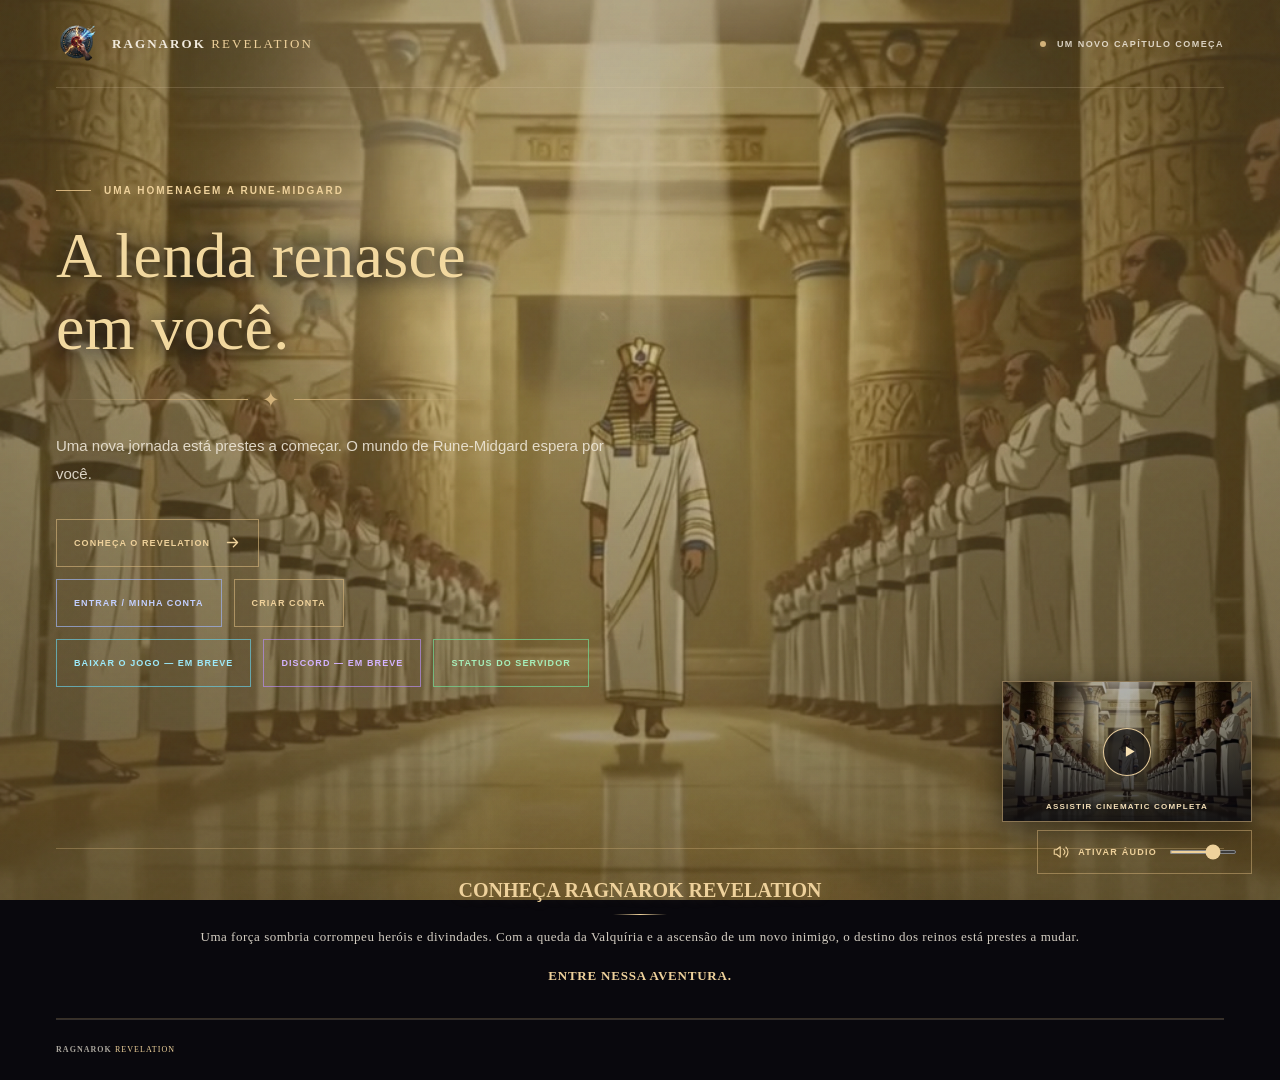
==== commit 4d61e417: "Keep signup frontend-only and remove duplicate video text Co-authored-by: Copilot <223556219+Copilot" ====
--- a/index.html
+++ b/index.html
@@ -17,7 +17,13 @@
 	</video>
 	<div class="background-shade" aria-hidden="true"></div>
 	<div class="background-grain" aria-hidden="true"></div>
-	<a class="cinematic-link" href="./cinematic/index.html" data-action-glow="gold">ASSISTIR CINEMATIC COMPLETA</a>
+	<a class="cinematic-thumbnail" href="./cinematic/index.html" aria-label="Assistir cinematic completa" data-action-glow="gold">
+		<img src="./assets/poster.jpg" alt="" aria-hidden="true">
+		<span class="cinematic-thumbnail__play" aria-hidden="true">
+			<svg viewBox="0 0 24 24" fill="none"><path d="m9 6 10 6-10 6V6Z" fill="currentColor"/></svg>
+		</span>
+		<span class="cinematic-thumbnail__label">ASSISTIR CINEMATIC COMPLETA</span>
+	</a>
 	<div class="audio-controls">
 		<button class="audio-toggle" type="button" aria-label="Ativar áudio" aria-pressed="false" data-audio-toggle data-action-glow="gold">
 			<svg viewBox="0 0 24 24" fill="none" aria-hidden="true"><path d="M11 5 6 9H3v6h3l5 4V5Z" stroke="currentColor" stroke-width="1.5" stroke-linejoin="round"/><path d="M15.5 8.5a5 5 0 0 1 0 7m3-10a9 9 0 0 1 0 13" stroke="currentColor" stroke-width="1.5" stroke-linecap="round"/></svg>
@@ -31,7 +37,7 @@
 
 	<div class="site-shell">
 		<header class="site-header">
-			<a class="brand" href="#inicio" aria-label="Ragnarok Revelation — início">
+			<a class="brand" href="./index.html" aria-label="Ragnarok Revelation — atualizar página">
 				<img class="brand-mark" src="./assets/logo.png" alt="" aria-hidden="true">
 				<span class="brand-name">RAGNAROK <strong>REVELATION</strong></span>
 			</a>
@@ -40,16 +46,17 @@
 
 		<main class="hero" id="inicio">
 			<div class="hero-content">
-				<p class="eyebrow"><span class="eyebrow-line"></span> RUNE-MIDGARD AGUARDA</p>
+				<p class="eyebrow"><span class="eyebrow-line"></span> UMA HOMENAGEM A RUNE-MIDGARD</p>
 				<h1>A lenda renasce<br><span>em você.</span></h1>
-				<p class="hero-description">Um mundo de aventuras, amizades e batalhas inesquecíveis está tomando forma. Sua próxima jornada começa aqui.</p>
+				<div class="hero-separator" aria-hidden="true"><span>✦</span></div>
+				<p class="hero-description">Uma nova jornada está prestes a começar. O mundo de Rune-Midgard espera por você.</p>
 				<button class="hero-link" type="button" data-action-glow="gold">
 					<span>CONHEÇA O REVELATION</span>
 					<svg viewBox="0 0 20 20" fill="none" aria-hidden="true"><path d="M4 10h12m-5-5 5 5-5 5" stroke="currentColor" stroke-width="1.5" stroke-linecap="round" stroke-linejoin="round"/></svg>
 				</button>
 				<nav class="account-links" aria-label="Acesso ao painel">
 					<button class="hero-link" type="button" data-action-glow="blue">ENTRAR / MINHA CONTA</button>
-					<button class="hero-link" type="button" data-action-glow="gold">CRIAR CONTA</button>
+					<button class="hero-link" type="button" data-action-glow="gold" data-signup-open>CRIAR CONTA</button>
 				</nav>
 				<nav class="community-links" aria-label="Mais opções">
 					<button class="hero-link" type="button" data-action-glow="cyan">BAIXAR O JOGO — EM BREVE</button>
@@ -70,6 +77,31 @@
 			<span>RAGNAROK <strong>REVELATION</strong></span>
 		</footer>
 	</div>
+	<section class="signup-screen" data-signup-screen role="dialog" aria-modal="true" aria-labelledby="signup-title" aria-hidden="true">
+		<div class="signup-panel">
+			<button class="signup-close" type="button" aria-label="Fechar cadastro" data-signup-close>×</button>
+			<p class="signup-eyebrow">REGISTRO DE AVENTUREIRO</p>
+			<h2 id="signup-title">Sua jornada começa aqui</h2>
+			<p class="signup-description">Preencha seus dados e prepare-se para acessar Rune-Midgard. O cadastro oficial será disponibilizado em breve.</p>
+			<form class="signup-form" data-signup-form>
+				<label>Nome de usuário<input name="username" autocomplete="username" required minlength="4" maxlength="23" pattern="[A-Za-z0-9_]+" data-signup-first></label>
+				<label>E-mail<input name="email_address" type="email" autocomplete="email" required maxlength="39"></label>
+				<label>Confirme o e-mail<input name="email_address2" type="email" autocomplete="email" required maxlength="39"></label>
+				<label>Senha<input name="password" type="password" autocomplete="new-password" required minlength="6" maxlength="31"></label>
+				<label>Confirme a senha<input name="confirm_password" type="password" autocomplete="new-password" required minlength="6" maxlength="31"></label>
+				<label>Sexo no jogo
+					<select name="gender" required>
+						<option value="">Selecione</option>
+						<option value="M">Masculino</option>
+						<option value="F">Feminino</option>
+					</select>
+				</label>
+				<label>Data de nascimento<input name="birthdate_date" type="date" autocomplete="bday" required></label>
+				<button class="signup-submit" type="submit" data-signup-submit>CRIAR CONTA</button>
+				<p class="signup-status" data-signup-status aria-live="polite"></p>
+			</form>
+		</div>
+	</section>
 	<script src="./audio-toggle.js" defer></script>
 </body>
 </html>
--- a/styles.css
+++ b/styles.css
@@ -54,6 +54,7 @@
 	object-fit: cover;
 	object-position: center;
 	background: #09080d;
+	transition: transform .6s ease;
 }
 
 .background-video--ending {
@@ -63,34 +64,95 @@
 
 .background-video--ending.is-active {
 	opacity: 1;
-}
-
-.cinematic-link {
+	transform: scale(1.18);
+}
+
+.cinematic-thumbnail {
 	position: fixed;
 	right: 28px;
 	bottom: 78px;
 	z-index: 3;
-	display: inline-flex;
-	min-height: 42px;
-	align-items: center;
-	padding: 0 13px;
+	display: block;
+	width: min(250px, calc(100vw - 48px));
+	aspect-ratio: 16 / 9;
+	overflow: hidden;
 	border: 1px solid rgba(211, 178, 122, .64);
-	background: transparent;
-	color: var(--gold-bright);
-	font-size: 9px;
-	font-weight: 600;
-	letter-spacing: .14em;
-	font-family: var(--sans);
-	transition: background-color .2s ease, border-color .2s ease, box-shadow .2s ease, text-shadow .2s ease;
-	cursor: pointer;
-}
-
-.cinematic-link:hover {
+	background: #09080d;
+	box-shadow: 0 8px 26px rgba(0, 0, 0, .45);
+	transition: border-color .25s ease, box-shadow .25s ease, transform .25s ease;
+}
+
+.cinematic-thumbnail::after {
+	position: absolute;
+	inset: 0;
+	background: linear-gradient(180deg, rgba(7, 8, 14, .05) 35%, rgba(7, 8, 14, .82) 100%);
+	content: "";
+	pointer-events: none;
+}
+
+.cinematic-thumbnail img {
+	display: block;
+	width: 100%;
+	height: 100%;
+	object-fit: cover;
+	filter: brightness(.75) saturate(.86);
+	transition: filter .3s ease, transform .45s ease;
+}
+
+.cinematic-thumbnail__play {
+	position: absolute;
+	top: 50%;
+	left: 50%;
+	z-index: 1;
+	display: grid;
+	width: 48px;
+	height: 48px;
+	place-items: center;
+	border: 1px solid rgba(244, 215, 164, .92);
+	border-radius: 50%;
+	background: rgba(15, 15, 20, .58);
+	color: #f5dfb3;
+	transform: translate(-50%, -50%);
+	transition: background-color .25s ease, box-shadow .25s ease, transform .25s ease;
+}
+
+.cinematic-thumbnail__play svg {
+	width: 21px;
+	height: 21px;
+	margin-left: 2px;
+}
+
+.cinematic-thumbnail__label {
+	position: absolute;
+	right: 12px;
+	bottom: 10px;
+	left: 12px;
+	z-index: 1;
+	color: #f4dfb8;
+	font: 600 8px var(--sans);
+	letter-spacing: .15em;
+	text-align: center;
+	text-shadow: 0 1px 5px rgba(0, 0, 0, .8);
+}
+
+.cinematic-thumbnail:hover {
 	border-color: var(--gold-bright);
-	background: transparent;
-}
-
-.cinematic-link:focus-visible {
+	box-shadow: 0 0 24px rgba(211, 178, 122, .28), 0 10px 30px rgba(0, 0, 0, .5);
+	transform: translateY(-2px);
+}
+
+.cinematic-thumbnail:hover img {
+	filter: brightness(.92) saturate(1);
+	transform: scale(1.055);
+}
+
+.cinematic-thumbnail:hover .cinematic-thumbnail__play {
+	background: rgba(211, 178, 122, .3);
+	box-shadow: 0 0 18px rgba(238, 209, 155, .45);
+	transform: translate(-50%, -50%) scale(1.08);
+}
+
+.cinematic-thumbnail:focus-visible {
 	outline: 2px solid var(--gold-bright);
 	outline-offset: 4px;
 }
@@ -143,7 +205,7 @@
 }
 
 .hero-link:focus-visible,
-.cinematic-link:focus-visible {
+.cinematic-thumbnail:focus-visible {
 	outline: 2px solid var(--gold-bright);
 	outline-offset: 4px;
 }
@@ -177,10 +239,10 @@
 }
 
 .background-shade {
-	z-index: 1;
+	z-index: 2;
 	background:
-		linear-gradient(90deg, rgba(7, 7, 11, .82) 0%, rgba(7, 7, 11, .51) 48%, rgba(7, 7, 11, .34) 100%),
-		linear-gradient(180deg, rgba(7, 7, 11, .3) 0%, transparent 36%, rgba(7, 7, 11, .72) 100%);
+		linear-gradient(90deg, rgba(7, 7, 11, .3) 0%, rgba(7, 7, 11, .12) 48%, rgba(7, 7, 11, .3) 100%),
+		linear-gradient(180deg, rgba(7, 7, 11, .28) 0%, rgba(7, 7, 11, .08) 36%, rgba(7, 7, 11, .54) 100%);
 }
 
 .background-shade::before {
@@ -200,7 +262,7 @@
 }
 
 .background-grain {
-	z-index: 1;
+	z-index: 2;
 	opacity: .12;
 	background-image: url("data:image/svg+xml,%3Csvg viewBox='0 0 180 180' xmlns='http://www.w3.org/2000/svg'%3E%3Cfilter id='n'%3E%3CfeTurbulence type='fractalNoise' baseFrequency='.9' numOctaves='3' stitchTiles='stitch'/%3E%3C/filter%3E%3Crect width='100%25' height='100%25' filter='url(%23n)' opacity='.22'/%3E%3C/svg%3E");
 }
@@ -215,6 +277,188 @@
 	margin: 0 auto;
 }
 
+.site-shell.is-shattering {
+	animation: site-shatter 6s ease-in forwards;
+}
+
+.site-shell.is-hidden {
+	visibility: hidden;
+}
+
+body.signup-open {
+	overflow: hidden;
+}
+
+.signup-screen {
+	position: fixed;
+	inset: 0;
+	z-index: 4;
+	display: grid;
+	place-items: center;
+	padding: 24px;
+	overflow-y: auto;
+	overscroll-behavior: contain;
+	background: radial-gradient(ellipse at center, rgba(28, 27, 38, .9), rgba(7, 8, 14, .96));
+	backdrop-filter: blur(7px);
+	opacity: 0;
+	visibility: hidden;
+	transition: opacity .55s ease, visibility 0s linear .55s;
+}
+
+.signup-screen.is-open {
+	opacity: 1;
+	visibility: visible;
+	transition-delay: 0s;
+}
+
+.signup-panel {
+	position: relative;
+	width: min(100%, 480px);
+	padding: 42px;
+	border: 1px solid rgba(211, 178, 122, .65);
+	background: linear-gradient(145deg, rgba(23, 24, 34, .96), rgba(9, 10, 17, .98));
+	box-shadow: 0 0 45px rgba(0, 0, 0, .6), inset 0 0 28px rgba(211, 178, 122, .06);
+	opacity: 0;
+	transform: translateY(18px) scale(.97);
+	transition: opacity .7s ease .18s, transform .7s cubic-bezier(.2, .8, .2, 1) .18s;
+}
+
+.signup-screen.is-open .signup-panel {
+	opacity: 1;
+	transform: translateY(0) scale(1);
+}
+
+.signup-close {
+	position: absolute;
+	top: 12px;
+	right: 15px;
+	border: 0;
+	background: none;
+	color: var(--gold-bright);
+	font: 300 30px/1 var(--sans);
+	cursor: pointer;
+}
+
+.signup-eyebrow {
+	margin: 0 0 12px;
+	color: var(--gold-bright);
+	font-size: 9px;
+	font-weight: 700;
+	letter-spacing: .2em;
+}
+
+.signup-panel h2 {
+	margin: 0;
+	color: var(--paper);
+	font: 500 clamp(26px, 4vw, 36px)/1.15 var(--serif);
+}
+
+.signup-description {
+	margin: 12px 0 26px;
+	color: rgba(240, 233, 220, .76);
+	font-size: 13px;
+	line-height: 1.7;
+}
+
+.signup-form {
+	display: grid;
+	gap: 16px;
+}
+
+.signup-form label {
+	display: grid;
+	gap: 7px;
+	color: rgba(240, 233, 220, .86);
+	font-size: 10px;
+	font-weight: 700;
+	letter-spacing: .1em;
+	text-transform: uppercase;
+}
+
+.signup-form input,
+.signup-form select {
+	width: 100%;
+	min-height: 44px;
+	padding: 0 12px;
+	border: 1px solid rgba(224, 206, 177, .3);
+	border-radius: 0;
+	background: rgba(5, 6, 12, .72);
+	color: var(--paper);
+	font: 14px var(--sans);
+}
+
+.signup-form input:focus-visible,
+.signup-form select:focus-visible,
+.signup-close:focus-visible,
+.signup-submit:focus-visible {
+	outline: 2px solid var(--gold-bright);
+	outline-offset: 3px;
+}
+
+.signup-submit {
+	min-height: 48px;
+	margin-top: 6px;
+	border: 1px solid var(--gold);
+	background: rgba(211, 178, 122, .12);
+	color: var(--gold-bright);
+	font: 700 10px var(--sans);
+	letter-spacing: .16em;
+	cursor: pointer;
+}
+
+.signup-submit:hover {
+	background: rgba(211, 178, 122, .22);
+}
+
+.signup-status {
+	min-height: 1.5em;
+	margin: 0;
+	color: #f0c98e;
+	font-size: 12px;
+	line-height: 1.5;
+}
+
+.signup-status[data-state="error"] {
+	color: #ff9a8b;
+}
+
+.signup-status[data-state="info"] {
+	color: #f0c98e;
+}
+
+.shatter-fragment {
+	position: fixed !important;
+	inset: 0;
+	z-index: 6 !important;
+	width: 100vw !important;
+	max-width: none !important;
+	min-height: 100svh;
+	margin: 0 !important;
+	pointer-events: none;
+	clip-path: var(--shard-clip);
+	transform-origin: var(--shard-origin, 50% 50%);
+	animation: shard-flight 6s cubic-bezier(.18, .72, .24, 1) forwards;
+}
+
+.shatter-fragment:nth-child(even) {
+	animation-delay: 120ms;
+}
+
+@keyframes shard-flight {
+	to {
+		opacity: 0;
+		transform: translate3d(var(--shard-x), var(--shard-y), 0) rotate(var(--shard-rotation)) scale(.72);
+		filter: brightness(1.7);
+	}
+}
+
+@keyframes site-shatter {
+	to {
+		opacity: 0;
+		transform: scale(.985);
+	}
+}
+
 .site-header {
 	display: flex;
 	min-height: 88px;
@@ -281,17 +525,20 @@
 	min-height: min(760px, calc(100svh - 88px));
 	flex: 1;
 	align-items: center;
+	justify-content: flex-start;
 	padding: 80px 0 116px;
 }
 
 .hero-content {
-	width: min(100%, 680px);
+	width: min(100%, 900px);
 	margin-top: -28px;
+	text-align: left;
 }
 
 .eyebrow {
 	display: flex;
 	align-items: center;
+	justify-content: flex-start;
 	gap: 13px;
 	margin: 0 0 24px;
 	color: var(--gold-bright);
@@ -309,31 +556,65 @@
 
 .hero h1 {
 	margin: 0;
-	font-family: "Segoe UI", Arial, sans-serif;
-	font-size: clamp(40px, 5.6vw, 76px);
-	font-weight: 800;
-	letter-spacing: -.04em;
-	line-height: .98;
-	text-transform: uppercase;
-	background: linear-gradient(180deg, #f5ebd7 0%, #d3b27a 100%);
-	-webkit-background-clip: text;
-	background-clip: text;
-	color: transparent;
-	-webkit-text-fill-color: transparent;
-	text-shadow: none;
+	font-family: var(--serif);
+	font-size: clamp(34px, 5vw, 64px);
+	font-weight: 500;
+	letter-spacing: .005em;
+	line-height: 1.12;
+	color: #f2d89f;
+	text-shadow: 0 2px 18px rgba(8, 10, 20, .9), 0 0 38px rgba(7, 10, 20, .7);
 }
 
 .hero h1 span {
-	background: linear-gradient(180deg, #fff1c8 0%, #c99b52 100%);
-	-webkit-background-clip: text;
-	background-clip: text;
-	color: transparent;
-	-webkit-text-fill-color: transparent;
+	color: #f2d89f;
+	font-weight: 500;
+}
+
+.hero-separator {
+	display: flex;
+	width: min(100%, 430px);
+	align-items: center;
+	gap: 14px;
+	margin: 25px 0 0;
+	color: var(--gold);
+	text-shadow: 0 0 12px rgba(211, 178, 122, .65);
+}
+
+.hero-separator::before,
+.hero-separator::after {
+	height: 1px;
+	flex: 1;
+	background: linear-gradient(90deg, transparent, rgba(211, 178, 122, .86));
+	content: "";
+}
+
+.hero-separator::after {
+	transform: scaleX(-1);
+}
+
+.hero-separator span {
+	font-size: 21px;
+	line-height: 1;
+	animation: star-glow 2s ease-in-out infinite;
+	transform-origin: center;
+}
+
+@keyframes star-glow {
+	0%, 100% {
+		filter: brightness(.8);
+		transform: scale(.9);
+		text-shadow: 0 0 5px rgba(211, 178, 122, .35);
+	}
+	50% {
+		filter: brightness(1.7);
+		transform: scale(1.2);
+		text-shadow: 0 0 8px rgba(238, 209, 155, .95), 0 0 18px rgba(211, 178, 122, .75);
+	}
 }
 
 .hero-description {
-	max-width: 460px;
-	margin: 24px 0 0;
+	max-width: 560px;
+	margin: 22px 0 0;
 	color: rgba(240, 233, 220, .88);
 	font-size: 15px;
 	line-height: 1.9;
@@ -381,6 +662,7 @@
 .account-links {
 	display: flex;
 	flex-wrap: wrap;
+	justify-content: flex-start;
 	gap: 12px;
 	margin-top: 12px;
 }
@@ -397,6 +679,7 @@
 .community-links {
 	display: flex;
 	flex-wrap: wrap;
+	justify-content: flex-start;
 	gap: 12px;
 	margin-top: 12px;
 }
@@ -541,7 +824,7 @@
 	font-family: var(--serif);
 	font-size: 20px;
 	font-weight: 700;
-	letter-spacing: .04em;
+	letter-spacing: 0;
 	text-transform: uppercase;
 	text-shadow: 0 0 14px rgba(211, 178, 122, .22);
 }
@@ -620,26 +903,37 @@
 		object-position: 58% center;
 	}
 
-	.background-video--ending {
-		object-fit: contain;
-		object-position: center;
-	}
-
 	.background-shade {
 		background:
-			linear-gradient(90deg, rgba(7, 7, 11, .78), rgba(7, 7, 11, .35)),
-			linear-gradient(180deg, rgba(7, 7, 11, .25), rgba(7, 7, 11, .68));
+			linear-gradient(90deg, rgba(7, 7, 11, .4), rgba(7, 7, 11, .18), rgba(7, 7, 11, .4)),
+			linear-gradient(180deg, rgba(7, 7, 11, .3), rgba(7, 7, 11, .16) 42%, rgba(7, 7, 11, .62));
 	}
 
 	.site-shell {
 		width: calc(100% - 40px);
 	}
 
-	.cinematic-link {
+	.signup-screen {
+		padding: 16px;
+	}
+
+	.signup-panel {
+		padding: 36px 22px 24px;
+	}
+
+	.cinematic-thumbnail {
 		right: 20px;
 		bottom: 76px;
-		min-height: 40px;
-		font-size: 8px;
+		width: min(190px, calc(100vw - 40px));
+	}
+
+	.cinematic-thumbnail__play {
+		width: 40px;
+		height: 40px;
+	}
+
+	.cinematic-thumbnail__label {
+		font-size: 7px;
 	}
 
 	.audio-controls {
@@ -691,6 +985,10 @@
 		margin-top: -12px;
 	}
 
+	.hero h1 {
+		font-size: clamp(29px, 8vw, 48px);
+	}
+
 	.eyebrow {
 		gap: 9px;
 		margin-bottom: 19px;
@@ -702,15 +1000,16 @@
 		width: 24px;
 	}
 
-	.hero h1 {
-		font-size: clamp(27px, 8.5vw, 54px);
-	}
-
 	.hero-description {
 		max-width: 365px;
-		margin-top: 18px;
+		margin: 18px auto 0;
 		font-size: 13px;
 		line-height: 1.8;
+	}
+
+	.hero-separator {
+		max-width: 300px;
+		margin-top: 20px;
 	}
 
 	.hero-link {
@@ -791,4 +1090,35 @@
 	.scroll-line::after {
 		animation: none;
 	}
-}
+
+	.hero-separator span {
+		animation: star-glow-reduced 3s ease-in-out infinite;
+	}
+
+	.shatter-fragment,
+	.shatter-fragment:nth-child(even) {
+		animation-duration: 6s;
+		animation-delay: 0s;
+	}
+
+	.site-shell.is-shattering {
+		animation-duration: 6s;
+		animation-delay: 0s;
+	}
+
+	.signup-panel {
+		transition-duration: .35s;
+		transition-delay: 0s;
+	}
+}
+
+@keyframes star-glow-reduced {
+	0%, 100% {
+		filter: brightness(1);
+		text-shadow: 0 0 6px rgba(211, 178, 122, .55);
+	}
+	50% {
+		filter: brightness(1.35);
+		text-shadow: 0 0 11px rgba(238, 209, 155, .9), 0 0 20px rgba(211, 178, 122, .65);
+	}
+}
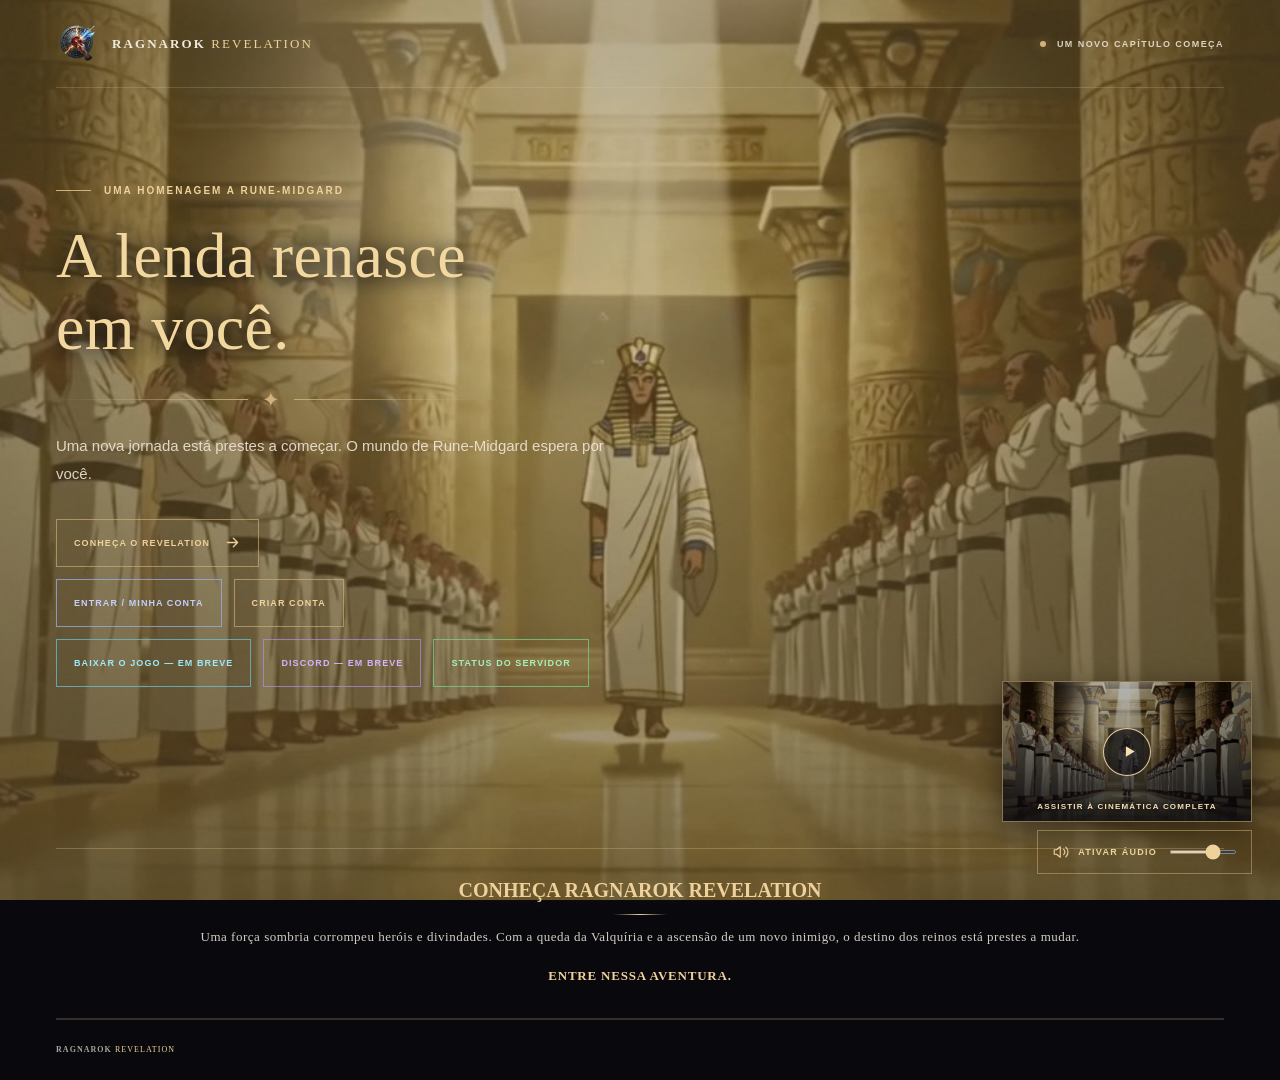
==== commit e0f7710d: "Use Portuguese term for cinematic" ====
--- a/index.html
+++ b/index.html
@@ -17,12 +17,12 @@
 	</video>
 	<div class="background-shade" aria-hidden="true"></div>
 	<div class="background-grain" aria-hidden="true"></div>
-	<a class="cinematic-thumbnail" href="./cinematic/index.html" aria-label="Assistir cinematic completa" data-action-glow="gold">
+	<a class="cinematic-thumbnail" href="./cinematic/index.html" aria-label="Assistir à cinemática completa" data-action-glow="gold">
 		<img src="./assets/poster.jpg" alt="" aria-hidden="true">
 		<span class="cinematic-thumbnail__play" aria-hidden="true">
 			<svg viewBox="0 0 24 24" fill="none"><path d="m9 6 10 6-10 6V6Z" fill="currentColor"/></svg>
 		</span>
-		<span class="cinematic-thumbnail__label">ASSISTIR CINEMATIC COMPLETA</span>
+		<span class="cinematic-thumbnail__label">ASSISTIR À CINEMÁTICA COMPLETA</span>
 	</a>
 	<div class="audio-controls">
 		<button class="audio-toggle" type="button" aria-label="Ativar áudio" aria-pressed="false" data-audio-toggle data-action-glow="gold">
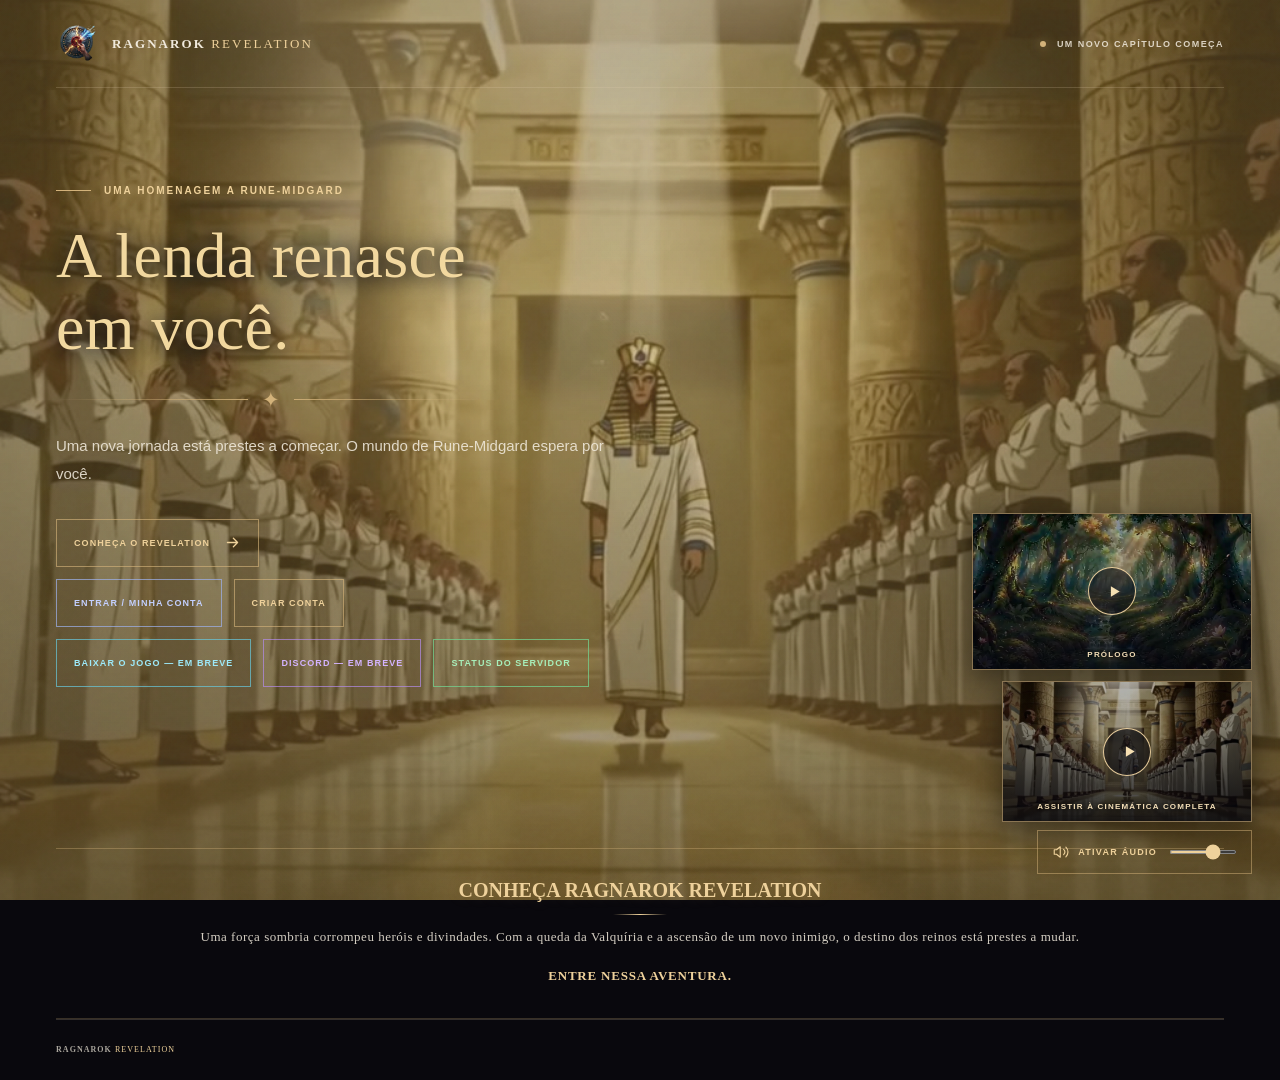
==== commit d5cacd1f: "Add Prologue video card and player Add a Prologue thumbnail above the cinematic card and a dedicated" ====
--- a/index.html
+++ b/index.html
@@ -6,17 +6,22 @@
 	<meta name="theme-color" content="#09080d">
 	<meta name="description" content="Ragnarok Revelation: uma nova lenda está prestes a começar. Prepare-se para sua próxima aventura.">
 	<title>Ragnarok Revelation — Sua próxima lenda</title>
-	<link rel="stylesheet" href="./styles.css">
+	<link rel="stylesheet" href="./styles.css?v=prologue-20261125-1">
 </head>
 <body>
-	<video class="background-video" autoplay muted loop playsinline preload="metadata" poster="./assets/poster.jpg" aria-hidden="true">
-		<source src="./assets/background.mp4" type="video/mp4">
+	<video class="background-video" autoplay muted playsinline preload="metadata" poster="./assets/poster.jpg" aria-hidden="true">
+		<source src="./assets/background.mp4?v=2k-20261102" type="video/mp4">
 	</video>
-	<video class="background-video background-video--ending" muted playsinline preload="none" aria-hidden="true">
-		<source src="./assets/ending-1080p.mp4" type="video/mp4">
-	</video>
+	<div class="background-ending" aria-hidden="true"></div>
 	<div class="background-shade" aria-hidden="true"></div>
 	<div class="background-grain" aria-hidden="true"></div>
+	<a class="prologue-thumbnail" href="./prologue/index.html" aria-label="Assistir ao prólogo" data-action-glow="gold">
+		<img src="./assets/prologo-poster.jpg" alt="" aria-hidden="true">
+		<span class="cinematic-thumbnail__play" aria-hidden="true">
+			<svg viewBox="0 0 24 24" fill="none"><path d="m9 6 10 6-10 6V6Z" fill="currentColor"/></svg>
+		</span>
+		<span class="cinematic-thumbnail__label">PRÓLOGO</span>
+	</a>
 	<a class="cinematic-thumbnail" href="./cinematic/index.html" aria-label="Assistir à cinemática completa" data-action-glow="gold">
 		<img src="./assets/poster.jpg" alt="" aria-hidden="true">
 		<span class="cinematic-thumbnail__play" aria-hidden="true">
@@ -50,7 +55,7 @@
 				<h1>A lenda renasce<br><span>em você.</span></h1>
 				<div class="hero-separator" aria-hidden="true"><span>✦</span></div>
 				<p class="hero-description">Uma nova jornada está prestes a começar. O mundo de Rune-Midgard espera por você.</p>
-				<button class="hero-link" type="button" data-action-glow="gold">
+				<button class="hero-link" type="button" data-action-glow="gold" data-about-open>
 					<span>CONHEÇA O REVELATION</span>
 					<svg viewBox="0 0 20 20" fill="none" aria-hidden="true"><path d="M4 10h12m-5-5 5 5-5 5" stroke="currentColor" stroke-width="1.5" stroke-linecap="round" stroke-linejoin="round"/></svg>
 				</button>
@@ -102,6 +107,19 @@
 			</form>
 		</div>
 	</section>
-	<script src="./audio-toggle.js" defer></script>
+	<section class="about-screen" data-about-screen role="dialog" aria-modal="true" aria-labelledby="about-title" aria-hidden="true">
+		<article class="about-scroll" data-about-panel>
+			<button class="signup-close about-close" type="button" aria-label="Voltar à página" data-about-close>×</button>
+			<p class="about-scroll__eyebrow">UMA JORNADA DE FÃ PARA FÃ</p>
+			<h2 id="about-title">Uma paixão que virou aventura</h2>
+			<div class="about-scroll__copy">
+				<p>Revelation nasceu desse carinho e de um sonho antigo: criar uma aventura própria dentro de um universo que marcou tantas pessoas. É um projeto independente, feito por fã para fãs, que convida você a revisitar esse mundo e descobrir em detalhes uma parte de sua história: seus personagens, mistérios e acontecimentos.</p>
+				<p>Mas Revelation também propõe uma nova forma de viver a aventura. O Ragnarok clássico ganha uma experiência mais dinâmica, com ataques à distância, habilidades de empurrão, sistema de esquiva e progressão reequilibrada. Nos primeiros níveis, cada combate pode ser mais estratégico, envolvente e divertido — uma jornada familiar com novas possibilidades para explorar.</p>
+				<p>Uma homenagem às lembranças que nos trouxeram até aqui e uma aventura construída para descobrir o que vem a seguir. Let’s Rock! 🚀</p>
+			</div>
+			<button class="about-scroll__back" type="button" data-about-close>VOLTAR À PÁGINA</button>
+		</article>
+	</section>
+	<script src="./audio-toggle.js?v=about-scroll-20261125-1" defer></script>
 </body>
 </html>
--- a/styles.css
+++ b/styles.css
@@ -40,6 +40,7 @@
 }
 
 .background-video,
+.background-ending,
 .background-shade,
 .background-grain {
 	position: fixed;
@@ -54,26 +55,29 @@
 	object-fit: cover;
 	object-position: center;
 	background: #09080d;
-	transition: transform .6s ease;
-}
-
-.background-video--ending {
+}
+
+.background-video.is-ending {
+	transform: scale(1.186);
+}
+
+.background-ending {
+	z-index: 1;
+	overflow: hidden;
+	background: url("./assets/ending-frame.png") center / cover no-repeat;
 	opacity: 0;
-	transition: opacity .2s ease;
-}
-
-.background-video--ending.is-active {
+}
+
+.background-ending.is-active {
 	opacity: 1;
-	transform: scale(1.18);
-}
-
+}
+
+.prologue-thumbnail,
 .cinematic-thumbnail {
 	position: fixed;
 	right: 28px;
-	bottom: 78px;
 	z-index: 3;
 	display: block;
-	width: min(250px, calc(100vw - 48px));
 	aspect-ratio: 16 / 9;
 	overflow: hidden;
 	border: 1px solid rgba(211, 178, 122, .64);
@@ -82,6 +86,17 @@
 	transition: border-color .25s ease, box-shadow .25s ease, transform .25s ease;
 }
 
+.cinematic-thumbnail {
+	bottom: 78px;
+	width: min(250px, calc(100vw - 48px));
+}
+
+.prologue-thumbnail {
+	bottom: 230px;
+	width: min(280px, calc(100vw - 48px));
+}
+
+.prologue-thumbnail::after,
 .cinematic-thumbnail::after {
 	position: absolute;
 	inset: 0;
@@ -90,6 +105,7 @@
 	pointer-events: none;
 }
 
+.prologue-thumbnail img,
 .cinematic-thumbnail img {
 	display: block;
 	width: 100%;
@@ -135,23 +151,27 @@
 	text-shadow: 0 1px 5px rgba(0, 0, 0, .8);
 }
 
+.prologue-thumbnail:hover,
 .cinematic-thumbnail:hover {
 	border-color: var(--gold-bright);
 	box-shadow: 0 0 24px rgba(211, 178, 122, .28), 0 10px 30px rgba(0, 0, 0, .5);
 	transform: translateY(-2px);
 }
 
+.prologue-thumbnail:hover img,
 .cinematic-thumbnail:hover img {
 	filter: brightness(.92) saturate(1);
 	transform: scale(1.055);
 }
 
+.prologue-thumbnail:hover .cinematic-thumbnail__play,
 .cinematic-thumbnail:hover .cinematic-thumbnail__play {
 	background: rgba(211, 178, 122, .3);
 	box-shadow: 0 0 18px rgba(238, 209, 155, .45);
 	transform: translate(-50%, -50%) scale(1.08);
 }
 
+.prologue-thumbnail:focus-visible,
 .cinematic-thumbnail:focus-visible {
 	outline: 2px solid var(--gold-bright);
 	outline-offset: 4px;
@@ -265,6 +285,11 @@
 	z-index: 2;
 	opacity: .12;
 	background-image: url("data:image/svg+xml,%3Csvg viewBox='0 0 180 180' xmlns='http://www.w3.org/2000/svg'%3E%3Cfilter id='n'%3E%3CfeTurbulence type='fractalNoise' baseFrequency='.9' numOctaves='3' stitchTiles='stitch'/%3E%3C/filter%3E%3Crect width='100%25' height='100%25' filter='url(%23n)' opacity='.22'/%3E%3C/svg%3E");
+	transition: opacity .6s ease;
+}
+
+.background-grain.is-ending {
+	opacity: 0;
 }
 
 .site-shell {
@@ -416,6 +441,116 @@
 	color: #f0c98e;
 	font-size: 12px;
 	line-height: 1.5;
+}
+
+.about-screen {
+	position: fixed;
+	inset: 0;
+	z-index: 4;
+	display: grid;
+	place-items: center;
+	padding: 24px;
+	overflow-y: auto;
+	overscroll-behavior: contain;
+	background: radial-gradient(ellipse at center, rgba(28, 27, 38, .82), rgba(7, 8, 14, .94));
+	backdrop-filter: blur(7px);
+	opacity: 0;
+	visibility: hidden;
+	transition: opacity .55s ease, visibility 0s linear .55s;
+}
+
+.about-screen.is-open {
+	opacity: 1;
+	visibility: visible;
+	transition-delay: 0s;
+}
+
+.about-scroll {
+	position: relative;
+	width: min(100%, 760px);
+	padding: clamp(38px, 7vw, 72px);
+	border: 1px solid rgba(126, 91, 48, .7);
+	background:
+		radial-gradient(ellipse at 50% 0, rgba(255,255,255,.55), transparent 58%),
+		linear-gradient(135deg, rgba(237, 220, 180, .98), rgba(211, 187, 139, .98) 48%, rgba(234, 215, 173, .98));
+	box-shadow: 0 28px 90px rgba(0,0,0,.62), inset 0 0 0 7px rgba(113, 79, 39, .12), inset 0 0 38px rgba(107, 73, 35, .18);
+	color: #332719;
+	opacity: 0;
+	transform: translateY(28px) scale(.94);
+	transition: opacity .72s ease .18s, transform .82s cubic-bezier(.2,.8,.2,1) .18s;
+}
+
+.about-scroll::before,
+.about-scroll::after {
+	position: absolute;
+	right: 18px;
+	left: 18px;
+	height: 8px;
+	border: 1px solid rgba(111, 77, 39, .45);
+	border-radius: 50%;
+	background: linear-gradient(180deg, #d0b486, #f1dfb8 50%, #b99968);
+	content: "";
+}
+
+.about-scroll::before { top: -5px; }
+.about-scroll::after { bottom: -5px; }
+
+.about-screen.is-open .about-scroll {
+	opacity: 1;
+	transform: translateY(0) scale(1);
+}
+
+.about-scroll__eyebrow {
+	margin: 0 0 14px;
+	color: #866332;
+	font-size: 10px;
+	font-weight: 700;
+	letter-spacing: .22em;
+	text-align: center;
+}
+
+.about-scroll h2 {
+	max-width: 600px;
+	margin: 0 auto 24px;
+	color: #302316;
+	font: 500 clamp(30px, 5vw, 48px)/1.12 var(--serif);
+	text-align: center;
+	text-wrap: balance;
+}
+
+.about-scroll__copy {
+	border-top: 1px solid rgba(104, 74, 39, .35);
+	padding-top: 20px;
+	font: 15px/1.8 var(--serif);
+}
+
+.about-scroll__copy p { margin: 0 0 16px; }
+.about-scroll__copy p:last-child {
+	margin-bottom: 0;
+	font-weight: 700;
+	text-align: center;
+}
+
+.about-close { color: #60451f; }
+
+.about-scroll__back {
+	display: block;
+	min-height: 42px;
+	margin: 25px auto 0;
+	padding: 0 22px;
+	border: 1px solid rgba(96, 69, 31, .62);
+	background: rgba(255,255,255,.16);
+	color: #4a351b;
+	font: 700 10px var(--sans);
+	letter-spacing: .15em;
+	cursor: pointer;
+}
+
+.about-scroll__back:hover { background: rgba(255,255,255,.32); }
+.about-close:focus-visible,
+.about-scroll__back:focus-visible {
+	outline: 2px solid #60451f;
+	outline-offset: 3px;
 }
 
 .signup-status[data-state="error"] {
@@ -921,10 +1056,20 @@
 		padding: 36px 22px 24px;
 	}
 
+	.about-screen { padding: 14px; }
+	.about-scroll { padding: 42px 25px 32px; }
+	.about-scroll__copy { font-size: 13px; line-height: 1.65; }
+
 	.cinematic-thumbnail {
 		right: 20px;
 		bottom: 76px;
 		width: min(190px, calc(100vw - 40px));
+	}
+
+	.prologue-thumbnail {
+		right: 20px;
+		bottom: 194px;
+		width: min(210px, calc(100vw - 40px));
 	}
 
 	.cinematic-thumbnail__play {
